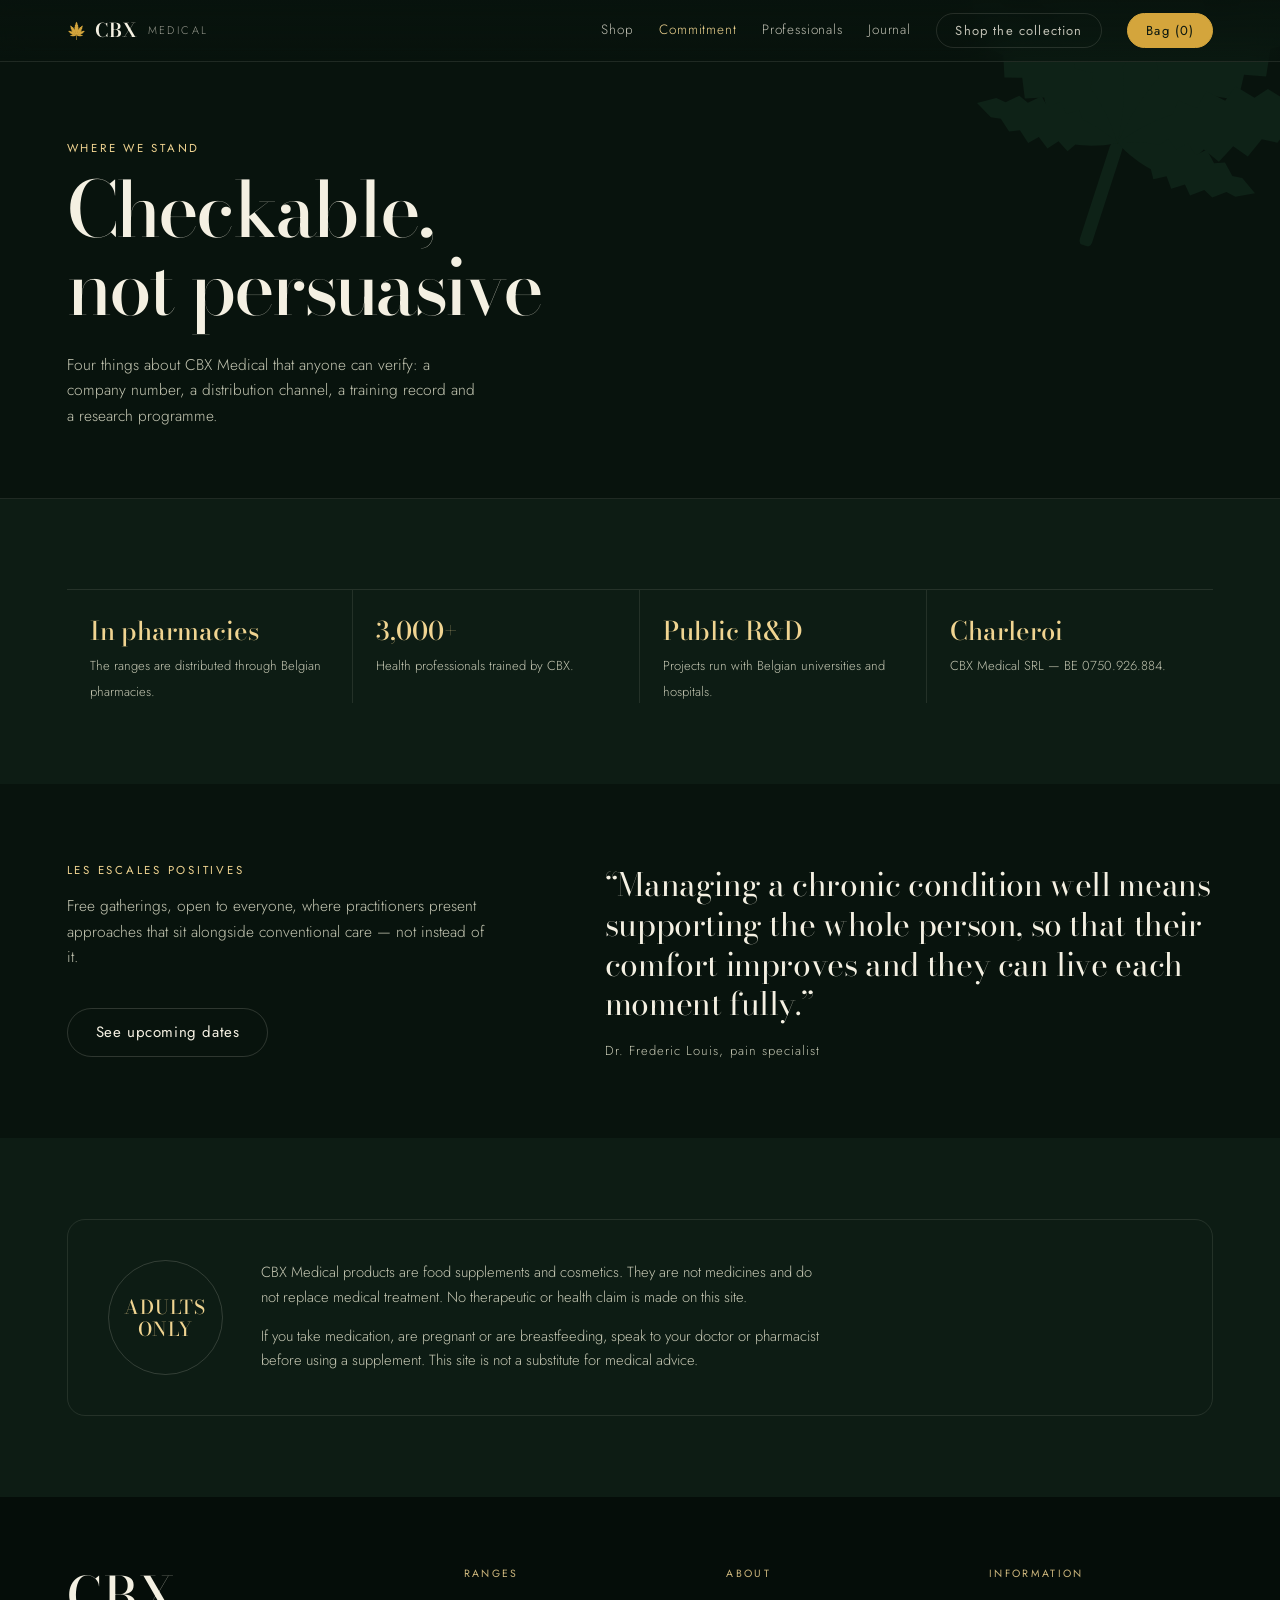
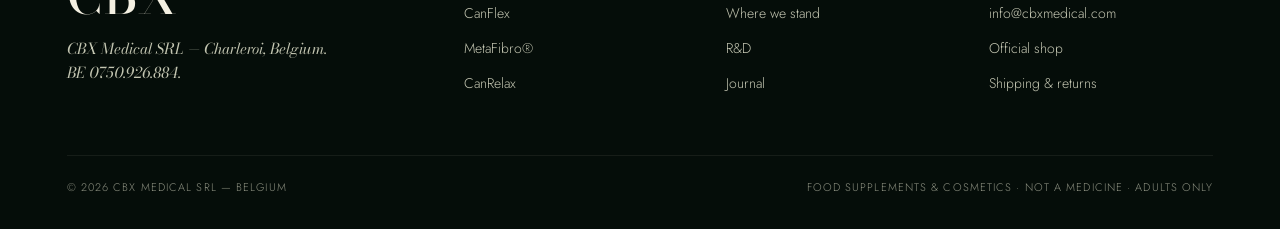
==== commitment.html @ f3b89060 "Split the navigation into separate pages Shop, Commitment, Professionals and Journal each get their " ====
<!DOCTYPE html>
<html lang="en">
<head>
<meta charset="utf-8">
<meta name="viewport" content="width=device-width, initial-scale=1, viewport-fit=cover">
<title>Where we stand — CBX Medical</title>
<meta name="description" content="Four things about CBX Medical that anyone can verify: a company number, a distribution channel, a training record and a research programme.">
<meta name="theme-color" content="#08130D">
<link rel="preconnect" href="https://fonts.googleapis.com">
<link rel="preconnect" href="https://fonts.gstatic.com" crossorigin>
<link href="https://fonts.googleapis.com/css2?family=Bodoni+Moda:ital,opsz,wght@0,6..96,400..600;1,6..96,400..500&family=Jost:ital,wght@0,300..500;1,300..400&display=swap" rel="stylesheet">
<link rel="stylesheet" href="botanical.css">
</head>
<body>

<svg width="0" height="0" aria-hidden="true" style="position:absolute">
  <defs>
    <path id="leaflet" d="M0 0 C5 -10 8 -20 9 -28 L15 -32 L10 -40 L17 -46 L11 -54 L17 -60 L10 -68 L13 -75 L6 -83 L7 -90 L0 -102 L-7 -90 L-6 -83 L-13 -75 L-10 -68 L-17 -60 L-11 -54 L-17 -46 L-10 -40 L-15 -32 L-9 -28 C-8 -20 -5 -10 0 0 Z"/>
    <linearGradient id="leafShade" x1="0" y1="1" x2="1" y2="0">
      <stop offset="0" stop-color="#06120C"/><stop offset=".55" stop-color="#113222"/><stop offset="1" stop-color="#2E5B3C"/>
    </linearGradient>
    <g id="hemp">
      <path d="M0 2 L0 40" stroke="currentColor" stroke-width="5" fill="none" stroke-linecap="round"/>
      <use href="#leaflet" transform="scale(1.2)"/>
      <use href="#leaflet" transform="rotate(32) scale(1.02)"/><use href="#leaflet" transform="rotate(-32) scale(1.02)"/>
      <use href="#leaflet" transform="rotate(62) scale(.82)"/><use href="#leaflet" transform="rotate(-62) scale(.82)"/>
      <use href="#leaflet" transform="rotate(92) scale(.56)"/><use href="#leaflet" transform="rotate(-92) scale(.56)"/>
    </g>
  </defs>
</svg>

<nav class="nav">
  <a class="mark" href="#top">
    <svg viewBox="-85 -128 170 170" fill="currentColor" aria-hidden="true"><use href="#hemp"/></svg>
    CBX <em>MEDICAL</em>
  </a>
  <div class="navlinks">
    <a href="shop.html" class="always">Shop</a>
    <a href="shop.html" class="hideit">Shop</a>
    <a href="commitment.html" class="hideit" aria-current="page">Commitment</a>
    <a href="professionals.html" class="hideit">Professionals</a>
    <a href="journal.html" class="hideit">Journal</a>
    <a href="shop.html" class="navbtn">Shop the collection</a>
    <button type="button" class="navbtn filled" id="openBag" aria-haspopup="dialog">Bag (<span id="count">0</span>)</button>
  </div>
</nav>

<main id="top">
<header class="pagehead">
  <svg class="leafmark" viewBox="-85 -128 170 170" fill="currentColor" aria-hidden="true"><use href="#hemp"/></svg>
  <div class="wrap">
    <p class="kicker">WHERE WE STAND</p>
    <h1>Checkable,<br>not persuasive</h1>
    <p class="lede">Four things about CBX Medical that anyone can verify: a company number, a distribution channel, a training record and a research programme.</p>
  </div>
</header>

<section class="flow alt">
  <div class="wrap">
    <div class="proof">
      <div><b>In pharmacies</b><span>The ranges are distributed through Belgian pharmacies.</span></div>
      <div><b>3,000+</b><span>Health professionals trained by CBX.</span></div>
      <div><b>Public R&amp;D</b><span>Projects run with Belgian universities and hospitals.</span></div>
      <div><b>Charleroi</b><span>CBX Medical SRL — BE 0750.926.884.</span></div>
    </div>
  </div>
</section>

<section class="flow">
  <div class="wrap quote">
    <div>
      <p class="kicker">LES ESCALES POSITIVES</p>
      <p class="lede">Free gatherings, open to everyone, where practitioners present approaches that sit alongside conventional care — not instead of it.</p>
      <a class="pill ghost" href="https://cbxmedical.com/en" target="_blank" rel="noopener" style="margin-top:22px">See upcoming dates</a>
    </div>
    <div>
      <blockquote>“Managing a chronic condition well means supporting the whole person, so that their comfort improves and they can live each moment fully.”</blockquote>
      <cite>Dr. Frederic Louis, pain specialist</cite>
    </div>
  </div>
</section>

<section class="flow alt">
  <div class="wrap">
    <div class="legal">
      <div class="badge">ADULTS<br>ONLY</div>
      <div>
        <p>CBX Medical products are food supplements and cosmetics. They are not medicines and do not replace medical treatment. No therapeutic or health claim is made on this site.</p>
        <p>If you take medication, are pregnant or are breastfeeding, speak to your doctor or pharmacist before using a supplement. This site is not a substitute for medical advice.</p>
      </div>
    </div>
  </div>
</section>

</main>

<footer>
  <div class="wrap">
    <div class="ftop">
      <div>
        <h3>CBX</h3>
        <p class="fline">CBX Medical SRL — Charleroi, Belgium. BE 0750.926.884.</p>
      </div>
      <div class="fcol">
        <h4>RANGES</h4>
        <a href="shop.html?range=CanFlex">CanFlex</a>
        <a href="shop.html?range=MetaFibro">MetaFibro®</a>
        <a href="shop.html?range=CanRelax">CanRelax</a>
      </div>
      <div class="fcol">
        <h4>ABOUT</h4>
        <a href="commitment.html">Where we stand</a><a href="professionals.html">R&amp;D</a><a href="journal.html">Journal</a>
      </div>
      <div class="fcol">
        <h4>INFORMATION</h4>
        <a href="mailto:info@cbxmedical.com">info@cbxmedical.com</a>
        <a href="https://cbxmedical.com/en" target="_blank" rel="noopener">Official shop</a>
        <a href="https://cbxmedical.com/en" target="_blank" rel="noopener">Shipping &amp; returns</a>
      </div>
    </div>
    <div class="fbot">
      <span>© <span id="yr">2026</span> CBX MEDICAL SRL — BELGIUM</span>
      <span>FOOD SUPPLEMENTS &amp; COSMETICS · NOT A MEDICINE · ADULTS ONLY</span>
    </div>
  </div>
</footer>

<dialog id="bag" aria-labelledby="bagtitle">
  <div class="bagin">
    <div class="baghead">
      <h2 id="bagtitle">Your bag</h2>
      <button type="button" id="closeBag" aria-label="Close bag">×</button>
    </div>
    <div id="baglines"></div>
    <div class="bagfoot" id="bagfoot"></div>
    <p id="feedback" role="status"></p>
  </div>
</dialog>

<div class="toast" id="toast" role="status" aria-live="polite"></div>

<script src="shop.js" defer></script>
<script>
/* The camera move. One continuous pass over four beats. */
(function(){
  'use strict';
  var yr = document.getElementById('yr'); if (yr) yr.textContent = new Date().getFullYear();

  var reduce = matchMedia('(prefers-reduced-motion: reduce)');
  var act = document.getElementById('act'), stage = document.getElementById('stage');
  if (!act || !stage) return;   /* sub-pages have no opening act */
  var canopy = document.getElementById('canopy'), mid = document.getElementById('midLeaves'), fore = document.getElementById('foreLeaves');
  var wrap = document.getElementById('bottleWrap'), pip = document.getElementById('pipette'), cue = document.getElementById('scrollcue');
  var beats = [].slice.call(document.querySelectorAll('.beat'));
  var dropG = document.getElementById('dropG'), dropShape = document.getElementById('dropShape');
  var pool = document.getElementById('pool'), poolGlow = document.getElementById('poolGlow');
  var ring1 = document.getElementById('ring1'), ring2 = document.getElementById('ring2');
  var dim = document.getElementById('dim');

  if (reduce.matches) { beats.forEach(function(b){ b.classList.add('on'); }); return; }

  /* per-beat camera keys: x (vw), y (svh), scale, height (svh), rotation */
  var KEY = {
    bx:[20, 2, -24, -24], by:[2, 0, 0, 0], bs:[1, 1.18, .96, .9],
    bh:[54, 60, 52, 52], br:[6, 2, -3, -3]
  };
  var MKEY = { bx:[0,0,0,0], by:[-17, -14, -17, -17], bs:[.86, 1, .82, .78], bh:[34, 38, 32, 32], br:[6, 2, -3, -3] };

  var small = matchMedia('(max-width:760px)'), isSmall = small.matches;
  if (small.addEventListener) small.addEventListener('change', function(e){ isSmall = e.matches; frame(); });

  function lerp(a,b,t){ return a + (b-a)*t; }
  function clamp(v,a,b){ return v<a?a:v>b?b:v; }
  function smooth(t){ return t*t*(3-2*t); }

  var p = 0, ticking = false;

  function frame(){
    var rect = act.getBoundingClientRect();
    var total = act.offsetHeight - window.innerHeight;
    p = total > 0 ? clamp(-rect.top / total, 0, 1) : 0;

    var n = beats.length, seg = p * (n - 1);
    var i = Math.min(n - 2, Math.floor(seg)), t = seg - i;
    /* dwell on each beat, then travel */
    var e = smooth(clamp((t - 0.22) / 0.56, 0, 1));
    var K = isSmall ? MKEY : KEY;

    /* parallax: background slow, mid medium, foreground fastest */
    canopy.style.setProperty('--bgZoom', (1 + 0.20 * p).toFixed(4));
    canopy.style.setProperty('--bgY', (-2.5 * p).toFixed(2) + '%');
    mid.style.setProperty('--midY', (-16 * p).toFixed(2) + 'svh');
    mid.style.setProperty('--midS', (1 + 0.16 * p).toFixed(4));
    fore.style.setProperty('--foreY', (-62 * p).toFixed(2) + 'svh');
    fore.style.setProperty('--foreS', (1 + 0.65 * p).toFixed(4));
    fore.style.setProperty('--foreO', clamp(1.25 - 1.5 * p, 0, 1).toFixed(3));

    /* the bottle rides the camera */
    var bx = lerp(K.bx[i], K.bx[i+1], e), by = lerp(K.by[i], K.by[i+1], e);
    var bs = lerp(K.bs[i], K.bs[i+1], e), bh = lerp(K.bh[i], K.bh[i+1], e), br = lerp(K.br[i], K.br[i+1], e);
    wrap.style.setProperty('--bx', bx.toFixed(2) + 'vw');
    wrap.style.setProperty('--by', by.toFixed(2) + 'svh');
    wrap.style.setProperty('--bs', bs.toFixed(3));
    wrap.style.setProperty('--bh', bh.toFixed(2) + 'svh');
    wrap.style.setProperty('--br', br.toFixed(2) + 'deg');
    wrap.style.setProperty('--bglow', (0.35 + 0.5 * Math.min(1, p * 2)).toFixed(2));

    /* hand over from bottle to pipette across the last beat */
    var d = (i === n - 2) ? smooth(t) : 0;
    var hand = clamp((d - 0.04) / 0.26, 0, 1);
    wrap.style.setProperty('--bo', (1 - hand).toFixed(3));
    pip.style.setProperty('--po', hand.toFixed(3));
    dim.style.setProperty('--dimO', (hand * 0.78).toFixed(3));
    pip.style.setProperty('--ps', (0.94 + 0.1 * d).toFixed(3));
    pip.style.setProperty('--ph', (isSmall ? 64 : 84) + 'svh');

    /* the drop: forms, hangs, falls, lands */
    var grow = clamp((d - 0.14) / 0.32, 0, 1);
    var hang = clamp((d - 0.46) / 0.08, 0, 1);
    var fall = clamp((d - 0.54) / 0.28, 0, 1);
    var land = clamp((d - 0.82) / 0.18, 0, 1);
    var fe = fall * fall;                        /* gravity */
    var sx = lerp(0.18, 1.42, smooth(grow)) * lerp(1, 1.14, fe);
    var sy = lerp(0.12, 1.42, smooth(grow)) * lerp(1, 1.45, fe) * lerp(1, 0.22, land);
    var ty = lerp(0, 108, fe) + hang * 2.5;
    dropG.setAttribute('transform', 'translate(0,' + ty.toFixed(1) + ') translate(150,716) scale(' + sx.toFixed(3) + ',' + sy.toFixed(3) + ') translate(-150,-716)');
    dropG.setAttribute('opacity', (grow > 0 ? clamp(grow * 3, 0, 1) * (1 - land) : 0).toFixed(3));

    pool.setAttribute('opacity', (0.9 * clamp(d / 0.5, 0, 1)).toFixed(3));
    document.getElementById('poolHi').setAttribute('opacity', (0.3 * land).toFixed(3));
    poolGlow.setAttribute('opacity', (0.85 * clamp(d / 0.5, 0, 1) * (0.55 + 0.75 * land)).toFixed(3));
    [[ring1, 0], [ring2, 0.18]].forEach(function(pair){
      var r = clamp((land - pair[1]) / (1 - pair[1]), 0, 1);
      pair[0].setAttribute('opacity', (r > 0 ? Math.min(1, r * 6) * (1 - r) * 1.5 : 0).toFixed(3));
      pair[0].setAttribute('transform', 'translate(150,848) scale(' + (0.22 + r * 2.3).toFixed(3) + ') translate(-150,-848)');
    });

    /* beats cross-fade */
    /* on the closing beat the panel hands over on the same clock as the pipette,
       so the two never sit on screen together */
    var outgoing = clamp(1 - e * 3, 0, 1), incoming = clamp((e - 0.55) * 2.4, 0, 1);
    if (i === n - 2) { outgoing = 1 - hand; incoming = clamp((d - 0.30) / 0.24, 0, 1); }
    for (var k = 0; k < n; k++) {
      var o = k === i ? outgoing : (k === i + 1 ? incoming : 0);
      beats[k].style.opacity = o;
      beats[k].classList.toggle('on', o > 0.5);
    }
    cue.style.setProperty('--cueO', clamp(1 - p * 6, 0, 1).toFixed(2));
  }

  addEventListener('scroll', function(){
    if (!ticking) { ticking = true; requestAnimationFrame(function(){ frame(); ticking = false; }); }
  }, { passive: true });
  addEventListener('resize', frame);
  frame();
})();
</script>
</body>
</html>
---- botanical.css ----
/* CBX Medical — botanical atelier
   Dark leaf, side light, amber glass, gold oil, warm ivory type. */

:root{
  --bark:#08130D;
  --bark2:#0D1C14;
  --moss:#132A1E;
  --moss2:#193527;
  --ivory:#F4F0E2;
  --ivory2:#C4C6B2;
  --gold:#D4A53C;
  --gold2:#F0D491;
  --amber:#B4762A;
  --line:rgba(244,240,226,.16);
  --line2:rgba(244,240,226,.10);
  --d:"Bodoni Moda",Didot,"Times New Roman",serif;
  --s:"Jost","Helvetica Neue",Arial,sans-serif;
  --gut:clamp(20px,5.2vw,96px);
  --navh:62px;
}

*{box-sizing:border-box}
html{-webkit-text-size-adjust:100%;scroll-behavior:smooth}
body{
  margin:0;background:var(--bark);color:var(--ivory);
  font:300 clamp(15.5px,1vw,17px)/1.66 var(--s);
  -webkit-font-smoothing:antialiased;overflow-x:hidden;
}
h1,h2,h3,h4{font-family:var(--d);font-weight:500;margin:0;line-height:1.02;letter-spacing:-.015em}
p{margin:0 0 1em}
a{color:inherit}
img{display:block;max-width:100%}
::selection{background:var(--gold);color:#0A160F}
.wrap{max-width:1360px;margin:0 auto;padding:0 var(--gut)}
.sr{position:absolute;width:1px;height:1px;overflow:hidden;clip:rect(0 0 0 0);white-space:nowrap}
:focus-visible{outline:2px solid var(--gold);outline-offset:3px;border-radius:4px}

/* ---------------- nav ---------------- */
.nav{
  position:fixed;inset:0 0 auto 0;z-index:90;height:var(--navh);
  display:flex;align-items:center;justify-content:space-between;gap:16px;
  padding:0 var(--gut);
  background:linear-gradient(180deg,rgba(8,19,13,.92),rgba(8,19,13,.62));
  backdrop-filter:blur(14px);border-bottom:1px solid var(--line2);
}
.mark{display:flex;align-items:center;gap:9px;text-decoration:none;font:600 19px/1 var(--d);letter-spacing:.07em}
.mark svg{width:19px;height:19px;color:var(--gold);flex:none}
.mark em{font:300 11px/1 var(--s);letter-spacing:.22em;opacity:.6;font-style:normal}
.navlinks{display:flex;align-items:center;gap:clamp(12px,2vw,28px);font-size:13.5px;letter-spacing:.06em}
.navlinks a{text-decoration:none;opacity:.78;transition:opacity .25s}
.navlinks a:hover{opacity:1}
.navbtn{
  font:400 13px/1 var(--s);letter-spacing:.09em;cursor:pointer;
  border:1px solid var(--line);background:transparent;color:inherit;
  padding:10px 18px;border-radius:30px;white-space:nowrap;
  transition:border-color .25s,background-color .25s,color .25s;
}
.navbtn:hover{border-color:var(--gold);color:var(--gold2)}
.navbtn.filled{background:var(--gold);border-color:var(--gold);color:#0A160F}
.navbtn.filled:hover{filter:brightness(1.08);color:#0A160F}
@media(max-width:900px){.navlinks .hideit{display:none}}

/* ---------------- the act ---------------- */
.act{position:relative;background:var(--bark)}
.stage{position:sticky;top:0;height:100svh;overflow:hidden;isolation:isolate}
.track{height:360vh}

.canopy{
  position:absolute;inset:-6%;
  background:#06110B url(canopy.webp) center/cover no-repeat;
  transform:scale(var(--bgZoom,1)) translateY(var(--bgY,0));
  will-change:transform;
}
.veil{
  position:absolute;inset:0;pointer-events:none;
  background:
    linear-gradient(100deg,rgba(4,12,8,.94) 0%,rgba(4,12,8,.72) 34%,rgba(4,12,8,.18) 62%,rgba(4,12,8,.52) 100%),
    radial-gradient(130% 90% at 76% 34%,rgba(240,212,145,.16),transparent 58%),
    linear-gradient(180deg,rgba(4,12,8,.8) 0%,transparent 22%,transparent 64%,rgba(4,12,8,.92) 100%);
}
.dim{
  position:absolute;inset:0;z-index:7;pointer-events:none;opacity:var(--dimO,0);
  background:radial-gradient(62% 60% at 50% 45%,rgba(4,11,7,.18),rgba(4,11,7,.86) 78%);
}
.grain{
  position:absolute;inset:0;pointer-events:none;opacity:.5;mix-blend-mode:overlay;
  background-image:radial-gradient(rgba(255,255,255,.08) .5px,transparent .5px);
  background-size:3px 3px;
}

.leaves{position:absolute;inset:0;pointer-events:none;will-change:transform}
.leaves svg{position:absolute;color:#0C1F15}
.mid{transform:translate3d(0,var(--midY,0),0) scale(var(--midS,1))}
.fore{transform:translate3d(0,var(--foreY,0),0) scale(var(--foreS,1));filter:blur(11px);opacity:calc(var(--foreO,1) * .72);z-index:6}
.lf1{left:-14%;top:-18%;width:46vw;min-width:360px;opacity:.85;transform:rotate(14deg)}
.lf2{right:-10%;top:-24%;width:38vw;min-width:300px;opacity:.6;transform:rotate(-28deg)}
.lf3{left:-18%;bottom:-30%;width:54vw;min-width:420px;opacity:.95;transform:rotate(-160deg)}
.lf4{right:-16%;bottom:-26%;width:48vw;min-width:380px;opacity:.9;transform:rotate(150deg)}

/* the bottle */
.bottlewrap{
  position:absolute;top:50%;left:50%;z-index:4;
  transform:translate3d(calc(-50% + var(--bx,0)),calc(-50% + var(--by,0)),0) scale(var(--bs,1)) rotate(var(--br,0deg));
  height:var(--bh,56svh);opacity:var(--bo,1);will-change:transform,opacity;
}
.bottlewrap img{height:100%;width:auto;filter:drop-shadow(26px 34px 34px rgba(0,0,0,.55)) drop-shadow(-12px -6px 26px rgba(240,212,145,.16))}
.bottlewrap .glowback{
  position:absolute;left:50%;top:52%;width:150%;aspect-ratio:1;transform:translate(-50%,-50%);
  background:radial-gradient(circle,rgba(212,165,60,.3),transparent 62%);z-index:-1;opacity:var(--bglow,.5);
}

/* the pipette close-up */
.pipette{
  position:absolute;top:50%;left:50%;z-index:5;
  transform:translate(-50%,-50%) scale(var(--ps,1));
  height:var(--ph,82svh);opacity:var(--po,0);pointer-events:none;
}
.pipette svg{height:100%;width:auto;overflow:visible}

/* beats */
.beat{
  position:absolute;inset:var(--navh) 0 0;z-index:8;
  display:grid;align-content:center;padding:0 var(--gut);
  opacity:0;pointer-events:none;
}
.beat.on{pointer-events:auto}
.beat .inner{max-width:1360px;margin:0 auto;width:100%}

.b0 .eyebrow{font:400 11.5px/1 var(--s);letter-spacing:.26em;color:var(--gold2);margin-bottom:22px;display:flex;align-items:center;gap:12px}
.b0 .eyebrow span{display:block;width:40px;height:1px;background:currentColor;opacity:.7}
.b0 h1{font-size:clamp(3.2rem,8.4vw,9.2rem);letter-spacing:-.045em;line-height:.88}
.b0 h1 em{display:block;font-style:italic;font-weight:400;color:var(--gold2)}
.b0 .say{max-width:34ch;margin:clamp(18px,2.6vh,30px) 0 0;color:var(--ivory2);font-size:clamp(.95rem,1.1vw,1.08rem)}
.b0 .cta{display:flex;gap:12px;flex-wrap:wrap;margin-top:clamp(22px,3.4vh,38px)}
.pill{
  display:inline-flex;align-items:center;gap:10px;text-decoration:none;cursor:pointer;
  font:400 15px/1 var(--s);letter-spacing:.04em;border-radius:34px;padding:16px 28px;
  background:var(--gold);color:#0A160F;border:1px solid var(--gold);
  transition:filter .25s,transform .25s;
}
.pill:hover{filter:brightness(1.08);transform:translateY(-1px)}
.pill.ghost{background:transparent;color:var(--ivory);border-color:var(--line)}
.pill.ghost:hover{border-color:var(--gold2);color:var(--gold2)}

.b1 .inner{display:grid;grid-template-columns:minmax(0,1fr) minmax(0,1fr)}
.b1 .col{grid-column:1;max-width:30rem}
.b1 h2{font-size:clamp(2.1rem,4.4vw,3.8rem)}
.b1 p{margin-top:.7em;color:var(--ivory2)}
.b1 .specs{list-style:none;margin:26px 0 0;padding:0;font-size:13.5px;letter-spacing:.03em}
.b1 .specs li{display:flex;justify-content:space-between;gap:14px;padding:10px 0;border-top:1px solid var(--line2)}
.b1 .specs li:last-child{border-bottom:1px solid var(--line2)}

/* concentration panel */
.b2 .inner{display:grid;grid-template-columns:minmax(0,1fr) minmax(0,1fr)}
.panel{grid-column:2;max-width:28rem;justify-self:end}
.panel .kicker{font:400 11.5px/1 var(--s);letter-spacing:.24em;color:var(--gold2);margin-bottom:16px}
.panel h2{font-size:clamp(1.9rem,3.6vw,3.1rem);margin-bottom:.5em}
.strengths{display:flex;gap:8px;flex-wrap:wrap;margin-bottom:22px}
.strengths button{
  font:400 15px/1 var(--s);cursor:pointer;color:var(--ivory);
  border:1px solid var(--line);background:rgba(244,240,226,.04);
  padding:13px 20px;border-radius:30px;min-width:66px;
  transition:background-color .3s,border-color .3s,color .3s;
}
.strengths button:hover{border-color:var(--gold2)}
.strengths button[aria-pressed=true]{background:var(--gold);border-color:var(--gold);color:#0A160F}
.readout{display:flex;gap:clamp(18px,3vw,38px);flex-wrap:wrap;margin-bottom:24px}
.readout .k{font:400 10.5px/1 var(--s);letter-spacing:.2em;color:var(--ivory2);margin-bottom:8px}
.readout .v{font:500 clamp(1.4rem,2.3vw,2rem)/1 var(--d);font-variant-numeric:tabular-nums}
.panel .note{font-size:12.5px;color:var(--ivory2);opacity:.8;margin:14px 0 0}
.panel .note a{color:var(--gold2)}

.b3 .inner{display:flex;flex-direction:column;justify-content:space-between;height:100%;padding:12vh 0 10vh}
.b3 h2{font-size:clamp(2rem,5vw,4.4rem);max-width:12ch}
.b3 p{align-self:flex-end;max-width:32ch;color:var(--ivory2);margin:0}

.scrollcue{
  position:absolute;left:var(--gut);bottom:26px;z-index:8;
  display:flex;align-items:center;gap:12px;
  font:400 10.5px/1 var(--s);letter-spacing:.24em;color:var(--ivory2);
  opacity:var(--cueO,1);transition:opacity .4s;
}
.scrollcue i{display:block;width:34px;height:1px;background:currentColor;transform-origin:left;animation:cue 2.4s ease-in-out infinite}
@keyframes cue{0%,100%{transform:scaleX(.3)}50%{transform:scaleX(1)}}

/* ---------------- shop ---------------- */
.store{position:relative;background:var(--bark2);padding:clamp(64px,9vh,120px) 0 clamp(70px,10vh,130px);scroll-margin-top:var(--navh)}
#collection::before{
  content:"";position:absolute;inset:auto 0 100% 0;height:190px;pointer-events:none;
  background:radial-gradient(60% 100% at 50% 100%,rgba(212,165,60,.22),transparent 70%);
}
.kicker{font:400 11.5px/1 var(--s);letter-spacing:.24em;color:var(--gold2);margin-bottom:16px}
.h2{font-size:clamp(2.2rem,4.8vw,4rem);margin-bottom:.4em}
.lede{max-width:48ch;color:var(--ivory2)}
.shophead{display:flex;justify-content:space-between;align-items:flex-end;gap:24px;flex-wrap:wrap;margin-bottom:clamp(26px,4vh,44px)}
.filters{display:flex;gap:7px;flex-wrap:wrap}
.filters button{
  font:400 14px/1 var(--s);letter-spacing:.04em;cursor:pointer;color:var(--ivory);
  border:1px solid var(--line);background:transparent;padding:11px 18px;border-radius:30px;
  transition:background-color .3s,border-color .3s,color .3s;
}
.filters button:hover{border-color:var(--gold2)}
.filters button[aria-pressed=true]{background:var(--ivory);border-color:var(--ivory);color:#0A160F}

#grid,#teaser{display:grid;grid-template-columns:repeat(3,minmax(0,1fr));gap:clamp(22px,2.6vw,34px)}
.card{display:flex;flex-direction:column;min-width:0}
.tile{
  position:relative;display:grid;place-items:center;overflow:hidden;
  aspect-ratio:4/5;border-radius:16px;
  background:linear-gradient(168deg,#F6F2E6 0%,#E2E2D2 62%,#D2D6C6 100%);
  box-shadow:0 22px 44px rgba(0,0,0,.4);
}
.tile::after{
  content:"";position:absolute;inset:0;pointer-events:none;
  background:radial-gradient(70% 55% at 28% 16%,rgba(255,255,255,.75),transparent 60%);
}
.tile img{position:relative;z-index:1;max-width:72%;max-height:76%;width:auto;height:auto;object-fit:contain;transition:transform .5s cubic-bezier(.2,.7,.2,1)}
.card:hover .tile img{transform:translateY(-6px) scale(1.03)}
.cardmeta{display:flex;align-items:baseline;justify-content:space-between;gap:12px;margin-top:18px}
.cardmeta small{font:400 11px/1.4 var(--s);letter-spacing:.14em;color:var(--ivory2)}
.card h3{font-size:clamp(1.15rem,1.7vw,1.5rem);margin:8px 0 0}
.card h3 a{text-decoration:none}
.card h3 a:hover{color:var(--gold2)}
.cardfoot{display:flex;align-items:center;justify-content:space-between;gap:10px;margin-top:14px;padding-top:14px;border-top:1px solid var(--line2)}
.price{font:500 1.1rem/1 var(--d);font-variant-numeric:tabular-nums}
.addbtn{
  font:400 13.5px/1 var(--s);letter-spacing:.05em;cursor:pointer;color:var(--ivory);
  border:1px solid var(--line);background:transparent;padding:11px 16px;border-radius:30px;white-space:nowrap;
  transition:background-color .3s,border-color .3s,color .3s;
}
.addbtn:hover{background:var(--gold);border-color:var(--gold);color:#0A160F}

/* ---------------- page headers ---------------- */
.pagehead{
  position:relative;overflow:hidden;background:var(--bark);
  padding:calc(var(--navh) + clamp(54px,9vh,112px)) 0 clamp(34px,6vh,70px);
  border-bottom:1px solid var(--line2);
}
.pagehead .leafmark{
  position:absolute;right:-7%;top:-36%;width:clamp(260px,34vw,560px);
  color:#0E2217;pointer-events:none;transform:rotate(18deg);
}
.pagehead h1{font-size:clamp(2.4rem,6vw,5rem);letter-spacing:-.035em;margin-bottom:.32em;position:relative}
.pagehead .kicker,.pagehead .lede{position:relative}
.pagehead .lede{max-width:46ch}
.pagehead + .store,.pagehead + .flow{padding-top:clamp(42px,6vh,78px)}
.navlinks a[aria-current=page]{opacity:1;color:var(--gold2)}
@media(max-width:760px){.pagehead .leafmark{right:-30%;top:-12%;width:300px;opacity:.7}}

/* ---------------- flow sections ---------------- */
section.flow{padding:clamp(64px,9vh,130px) 0;scroll-margin-top:var(--navh)}
section.flow.alt{background:var(--bark2)}
.proof{display:grid;grid-template-columns:repeat(4,1fr);border-top:1px solid var(--line2);margin-top:clamp(28px,4vh,48px)}
.proof div{padding:clamp(18px,2.4vw,28px) clamp(12px,1.8vw,26px) 0;border-right:1px solid var(--line2)}
.proof div:last-child{border-right:0}
.proof b{display:block;font:500 clamp(1.2rem,2vw,1.8rem)/1 var(--d);margin-bottom:8px;color:var(--gold2)}
.proof span{font-size:13px;color:var(--ivory2)}
.duo{display:grid;grid-template-columns:1fr 1fr;gap:clamp(16px,2.4vw,30px);margin-top:clamp(28px,4vh,48px)}
.card2{border:1px solid var(--line2);border-radius:18px;padding:clamp(24px,3.4vw,42px);display:flex;flex-direction:column;background:rgba(244,240,226,.02)}
.card2 h3{font-size:clamp(1.3rem,2.1vw,1.85rem);margin-bottom:.5em}
.card2 p{color:var(--ivory2);font-size:.97rem}
.card2 .pill{align-self:flex-start;margin-top:auto}
.bignum{font:500 clamp(2.8rem,5.6vw,4.6rem)/1 var(--d);color:var(--gold2);margin-bottom:.1em}
.quote{display:grid;grid-template-columns:minmax(0,1fr) minmax(0,1.25fr);gap:clamp(20px,4vw,64px);align-items:start}
.quote blockquote{margin:0;font:400 clamp(1.3rem,2.5vw,2.2rem)/1.24 var(--d);letter-spacing:-.012em}
.quote cite{display:block;font:300 13px/1 var(--s);letter-spacing:.08em;color:var(--ivory2);margin-top:20px;font-style:normal}
.arts{display:grid;grid-template-columns:repeat(4,1fr);gap:clamp(14px,2vw,28px);margin-top:clamp(26px,4vh,46px)}
.art{display:block;text-decoration:none;border-top:1px solid var(--line);padding-top:15px;transition:opacity .25s}
.art:hover{opacity:.62}
.art .tp{font:400 10.5px/1 var(--s);letter-spacing:.18em;color:var(--gold2);margin-bottom:12px}
.art h4{font-size:1.02rem;line-height:1.26}
.legal{border:1px solid var(--line2);border-radius:18px;padding:clamp(22px,3.4vw,40px);display:grid;grid-template-columns:auto 1fr;gap:clamp(18px,3vw,40px);align-items:start}
.badge{font:500 clamp(.95rem,1.5vw,1.2rem)/1.15 var(--d);letter-spacing:.04em;border:1px solid var(--line);color:var(--gold2);border-radius:50%;width:clamp(88px,9vw,118px);aspect-ratio:1;display:grid;place-items:center;text-align:center}
.legal p{font-size:.92rem;color:var(--ivory2);max-width:62ch}
.legal p:last-child{margin-bottom:0}

footer{background:#050D09;padding:clamp(56px,8vh,100px) 0 32px}
footer .ftop{display:grid;grid-template-columns:1.6fr 1fr 1fr 1fr;gap:clamp(20px,3vw,52px)}
footer h3{font-size:clamp(2rem,4.4vw,3.2rem);letter-spacing:.05em;margin-bottom:.3em}
footer .fline{font:italic 400 15px/1.6 var(--d);color:var(--ivory2);max-width:30ch}
footer h4{font:400 10.5px/1 var(--s);letter-spacing:.22em;color:var(--gold2);margin:0 0 16px;opacity:.85}
footer .fcol a{display:block;text-decoration:none;color:var(--ivory2);padding:6px 0;font-size:14px;transition:color .25s}
footer .fcol a:hover{color:var(--ivory)}
.fbot{display:flex;justify-content:space-between;gap:18px;flex-wrap:wrap;margin-top:clamp(42px,6vh,76px);padding-top:22px;border-top:1px solid var(--line2);font-size:11px;letter-spacing:.1em;color:var(--ivory2);opacity:.7}

/* ---------------- bag ---------------- */
dialog#bag{
  width:min(520px,100%);max-width:100%;max-height:92svh;margin-left:auto;margin-right:0;
  border:0;border-left:1px solid var(--line2);border-radius:0;padding:0;
  background:var(--bark2);color:var(--ivory);height:100svh;
}
dialog#bag::backdrop{background:rgba(3,9,6,.78);backdrop-filter:blur(3px)}
.bagin{display:flex;flex-direction:column;height:100%;padding:clamp(20px,3vw,32px)}
.baghead{display:flex;align-items:center;justify-content:space-between;gap:16px;padding-bottom:18px;border-bottom:1px solid var(--line2)}
.baghead h2{font-size:clamp(1.6rem,3vw,2.2rem)}
.baghead button{background:none;border:0;color:inherit;font-size:30px;line-height:1;cursor:pointer;padding:4px 8px}
#baglines{flex:1;overflow-y:auto;min-height:0}
.line{display:grid;grid-template-columns:62px 1fr auto;gap:14px;align-items:center;padding:16px 0;border-bottom:1px solid var(--line2)}
.line .ph{background:linear-gradient(168deg,#F6F2E6,#D8DACA);border-radius:8px;height:72px;display:grid;place-items:center;overflow:hidden}
.line .ph img{max-width:76%;max-height:80%;width:auto;height:auto;object-fit:contain}
.line .nm{font-size:14.5px;line-height:1.35}
.line .nm a{text-decoration:none}
.line .sub{font-size:12.5px;color:var(--ivory2);margin-top:4px}
.qty{display:flex;align-items:center;gap:6px}
.qty button{
  width:32px;height:32px;border-radius:50%;cursor:pointer;
  border:1px solid var(--line);background:transparent;color:inherit;font:400 16px/1 var(--s);
}
.qty button:hover:not(:disabled){border-color:var(--gold2);color:var(--gold2)}
.qty button:disabled{opacity:.35;cursor:default}
.qty span{min-width:22px;text-align:center;font-variant-numeric:tabular-nums}
.empty{color:var(--ivory2);padding:38px 0}
.bagfoot{padding-top:18px;border-top:1px solid var(--line2)}
.bagtotal{display:flex;justify-content:space-between;align-items:baseline;gap:14px;margin-bottom:16px}
.bagtotal strong{font:500 1.5rem/1 var(--d);font-variant-numeric:tabular-nums}
.buy{
  width:100%;display:block;text-align:center;cursor:pointer;
  font:400 15.5px/1 var(--s);letter-spacing:.05em;border-radius:34px;padding:17px 24px;
  background:var(--gold);color:#0A160F;border:1px solid var(--gold);
}
.buy:hover:not(:disabled){filter:brightness(1.08)}
.buy:disabled{opacity:.6;cursor:default}
.bagfoot small,#feedback{display:block;font-size:12px;color:var(--ivory2);margin-top:12px;line-height:1.5}
#feedback:empty{margin:0}

.toast{
  position:fixed;left:50%;bottom:26px;transform:translate(-50%,120%);z-index:120;
  opacity:0;pointer-events:none;
  background:var(--moss2);color:var(--ivory);border:1px solid var(--line);
  border-radius:30px;padding:13px 22px;font-size:14px;
  box-shadow:0 16px 40px rgba(0,0,0,.5);transition:transform .45s cubic-bezier(.2,.8,.2,1),opacity .3s;
}
.toast.show{transform:translate(-50%,0);opacity:1}

/* ---------------- responsive ---------------- */
@media(min-width:761px){.navlinks .always{display:none}}
@media(max-width:1000px){
  #grid,#teaser{grid-template-columns:repeat(2,minmax(0,1fr))}
  .proof{grid-template-columns:1fr 1fr}
  .proof div:nth-child(2n){border-right:0}
  .proof div:nth-child(-n+2){padding-bottom:18px;border-bottom:1px solid var(--line2)}
  .arts{grid-template-columns:1fr 1fr}
  .quote,.duo{grid-template-columns:1fr}
  footer .ftop{grid-template-columns:1fr 1fr}
}
@media(max-width:760px){
  :root{--navh:56px}
  .track{height:330vh}
  .b0 h1{font-size:clamp(2.9rem,12.5vw,4.6rem)}
  .b0 .say{max-width:27ch;font-size:.95rem}
  .b0 .cta{gap:9px}
  .pill{padding:14px 22px;font-size:14.5px}
  .beat{align-content:end;padding-bottom:11svh}
  .navlinks .navbtn:not(.filled){display:none}
  .navlinks .always{display:block}
  .b1 .inner,.b2 .inner{grid-template-columns:1fr}
  .b1 .col,.panel{grid-column:1;max-width:none;justify-self:stretch}
  .b1 .specs{margin-top:16px}
  .strengths button{padding:12px 16px;min-width:60px}
  .b3 .inner{padding:10vh 0 9vh}
  .b3 p{align-self:flex-start;max-width:28ch;font-size:.92rem}
  .lf2,.lf4{display:none}
  .fore{filter:blur(4px)}
  dialog#bag{width:100%;border-left:0}
  .legal{grid-template-columns:1fr}
  footer .ftop{grid-template-columns:1fr}
  .scrollcue{bottom:18px}
  .b0 .eyebrow{font-size:10.5px;letter-spacing:.15em;gap:9px;margin-bottom:16px}
  .b0 .eyebrow span{width:24px}
  /* comfortable tap targets on a phone */
  .addbtn,.filters button{padding:15px 18px}
  .navbtn{padding:13px 16px}
  .qty button{width:40px;height:40px}
  .strengths button{padding:15px 18px}
}
@media(max-width:430px){
  #grid,#teaser{grid-template-columns:1fr;gap:26px}
  .tile{aspect-ratio:1/1}
  .cardfoot{flex-wrap:wrap}
}
@media(max-height:620px) and (orientation:landscape){
  .b0 .say,.scrollcue{display:none}
  .b0 h1{font-size:clamp(2.2rem,8vh,3.6rem)}
}

/* ---------------- reduced motion ---------------- */
@media(prefers-reduced-motion:reduce){
  html{scroll-behavior:auto}
  *,*::before,*::after{animation:none!important;transition:none!important}
  .stage{position:relative;height:auto;min-height:88svh;padding:calc(var(--navh) + 6vh) 0 8vh}
  .track{display:none}
  .canopy{transform:none}
  .fore{filter:blur(4px)}
  .beat{position:relative;inset:auto;opacity:1!important;pointer-events:auto;padding-block:5vh}
  .b3{display:none}
  .bottlewrap{position:relative;top:auto;left:auto;transform:none;height:38svh;margin:4vh auto 0;opacity:1!important}
  .pipette{display:none}
  .scrollcue{display:none}
  .b1 .inner,.b2 .inner{grid-template-columns:1fr}
  .b1 .col,.panel{grid-column:1;justify-self:stretch;max-width:none}
}
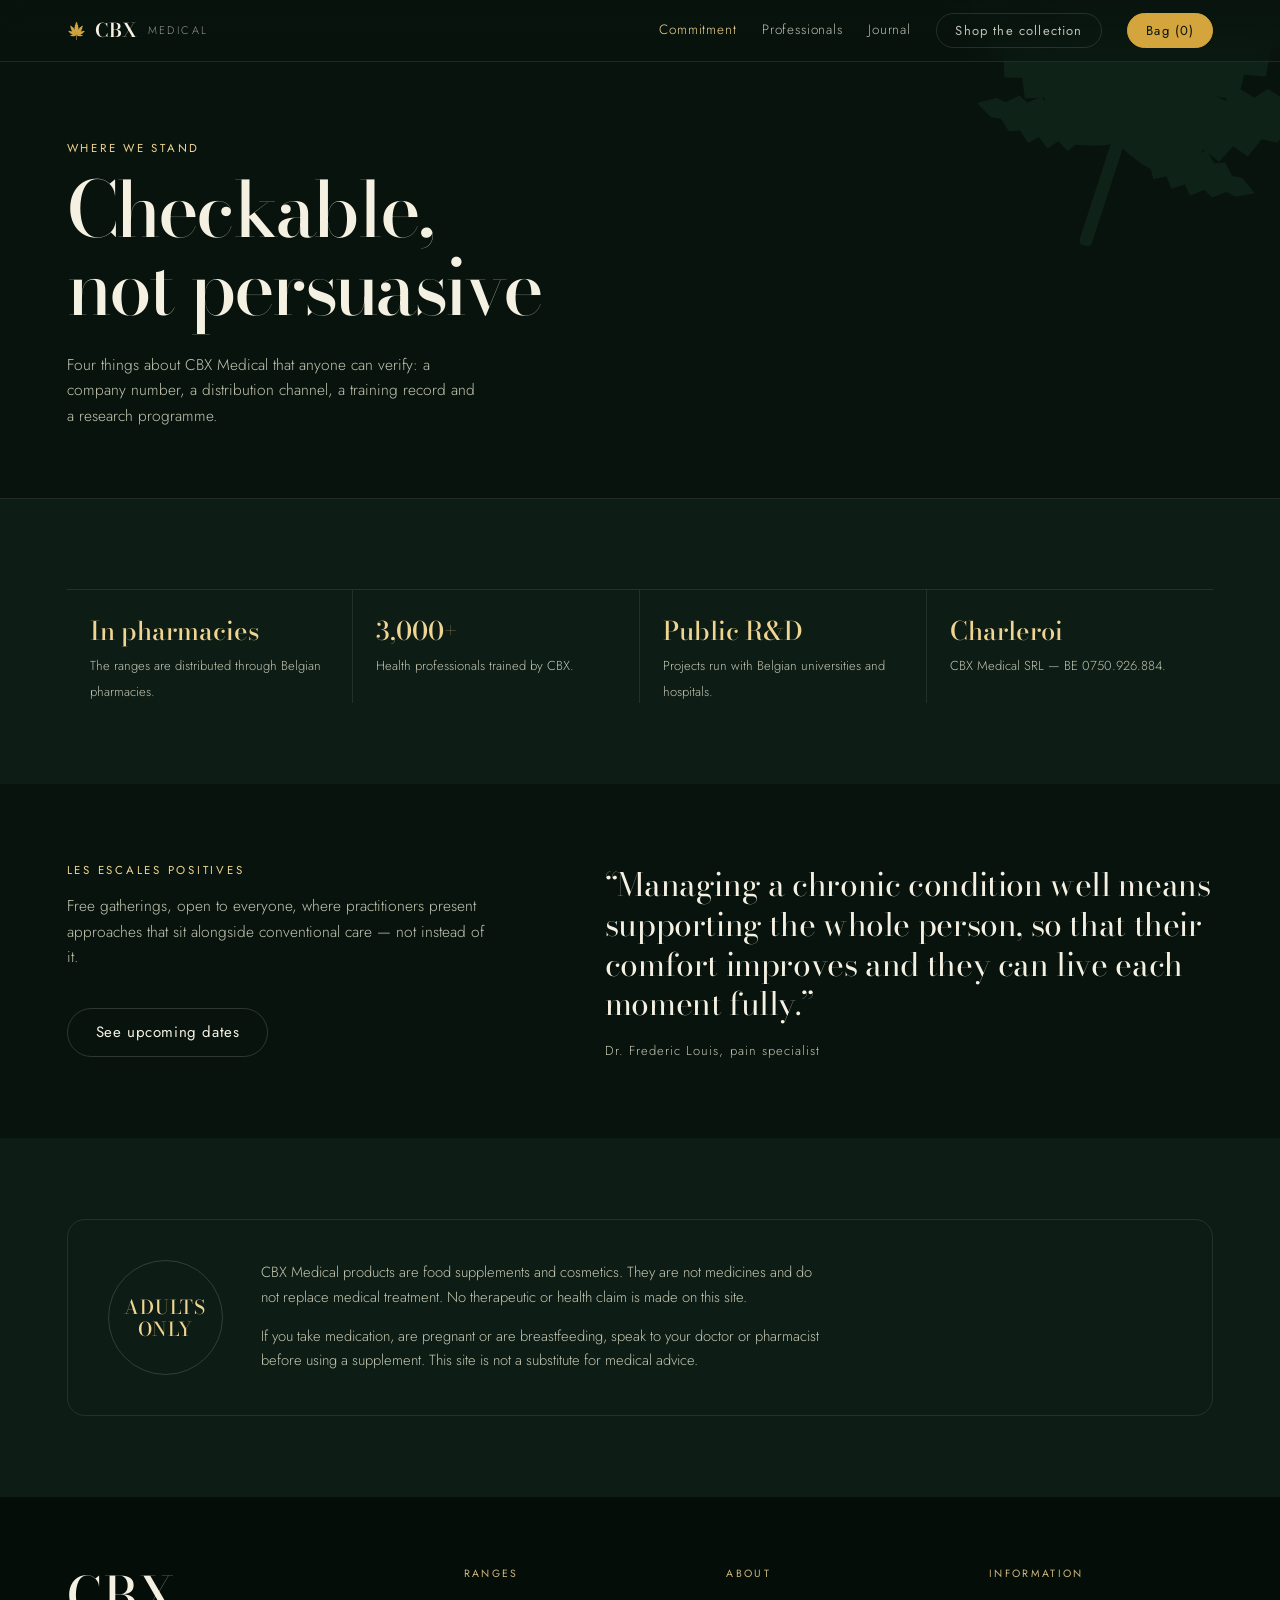
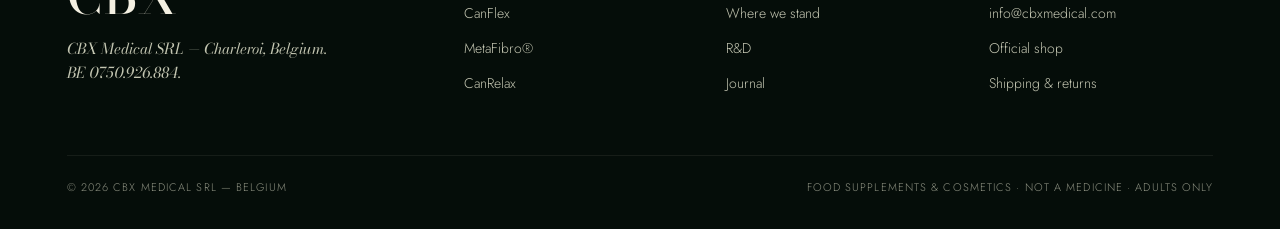
==== commit 6324e9ee: "Drop the duplicate Shop link from the navigation On desktop "Shop" and "Shop the collection" both le" ====
--- a/commitment.html
+++ b/commitment.html
@@ -36,7 +36,6 @@
   </a>
   <div class="navlinks">
     <a href="shop.html" class="always">Shop</a>
-    <a href="shop.html" class="hideit">Shop</a>
     <a href="commitment.html" class="hideit" aria-current="page">Commitment</a>
     <a href="professionals.html" class="hideit">Professionals</a>
     <a href="journal.html" class="hideit">Journal</a>
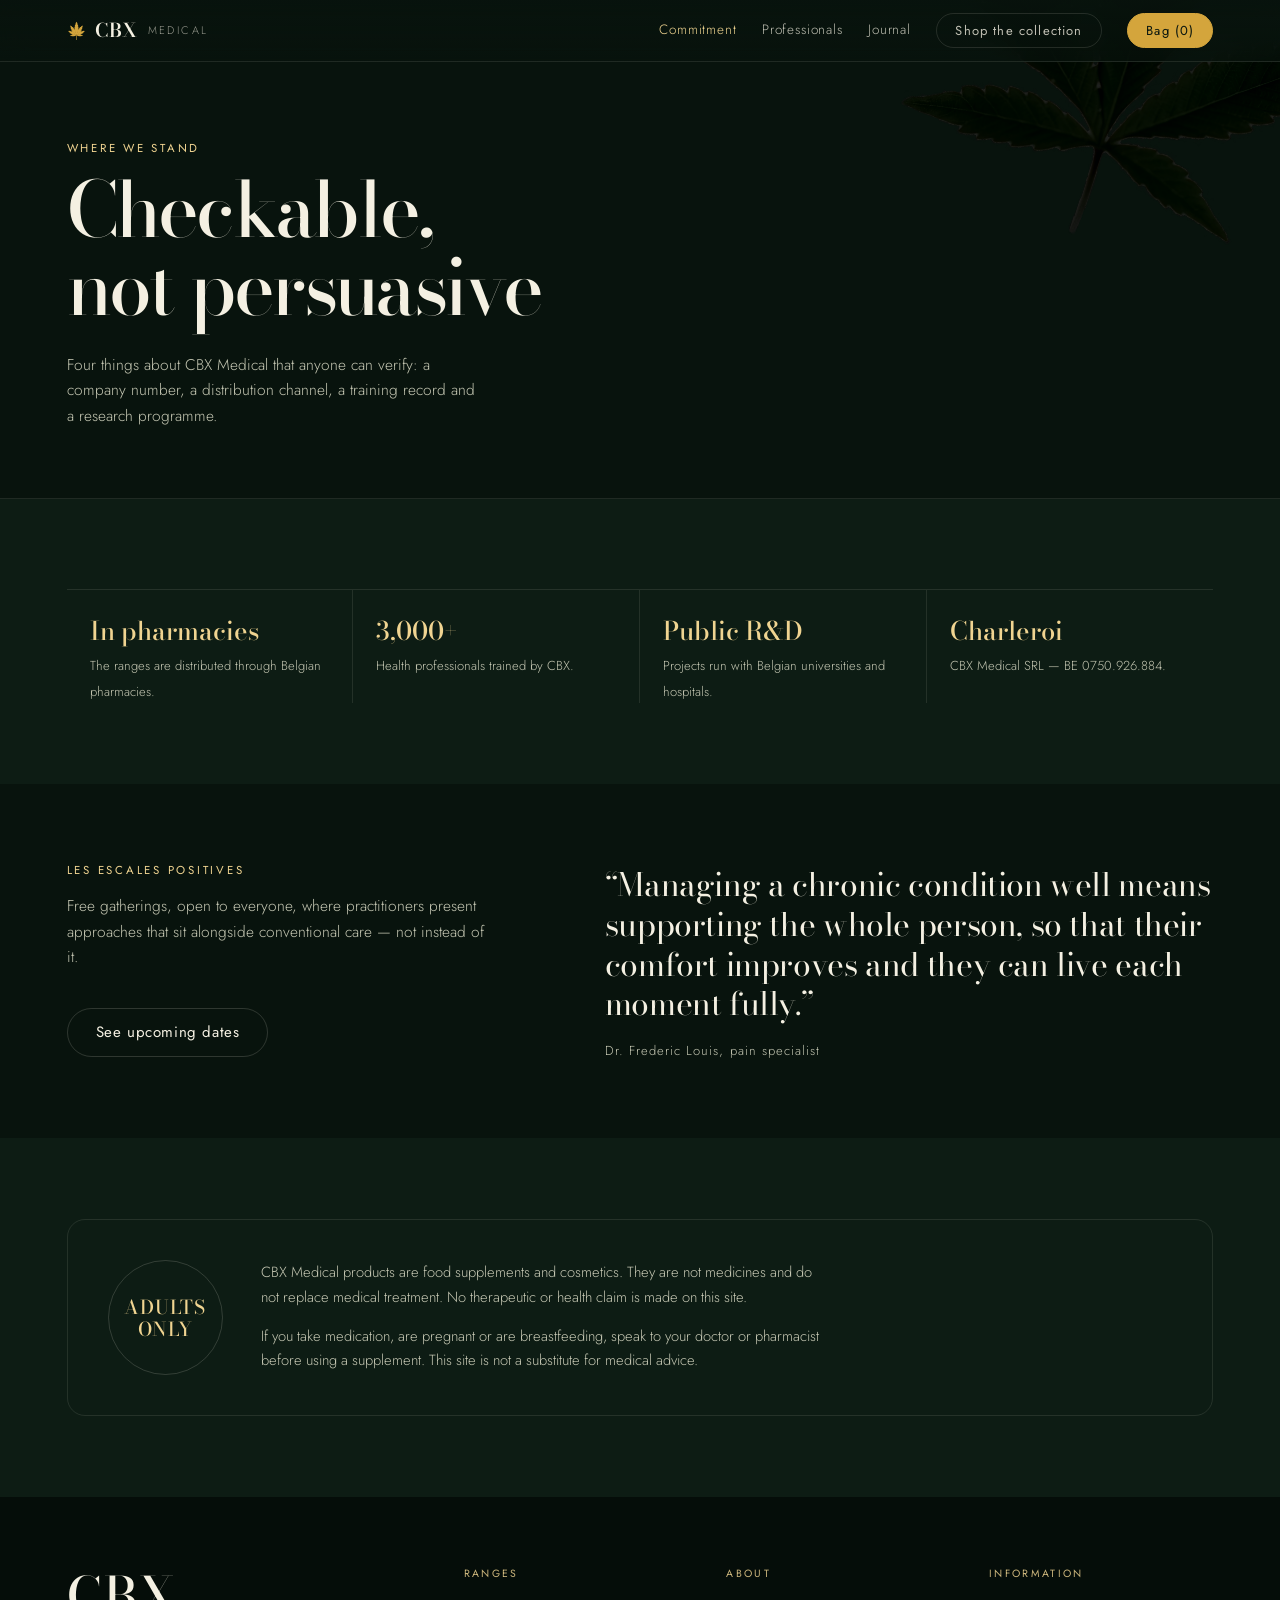
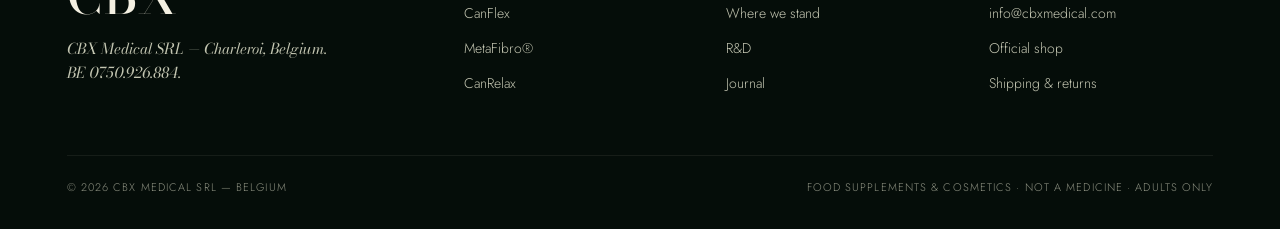
==== commit 9f75aa56: "Replace the drawn leaves with real plant photography The vector hemp leaves read as fake. The backgr" ====
--- a/commitment.html
+++ b/commitment.html
@@ -46,7 +46,7 @@
 
 <main id="top">
 <header class="pagehead">
-  <svg class="leafmark" viewBox="-85 -128 170 170" fill="currentColor" aria-hidden="true"><use href="#hemp"/></svg>
+  <img class="leafmark" src="leaves/leaf-a.webp" alt="" aria-hidden="true" decoding="async">
   <div class="wrap">
     <p class="kicker">WHERE WE STAND</p>
     <h1>Checkable,<br>not persuasive</h1>
--- a/botanical.css
+++ b/botanical.css
@@ -89,7 +89,8 @@
 }
 
 .leaves{position:absolute;inset:0;pointer-events:none;will-change:transform}
-.leaves svg{position:absolute;color:#0C1F15}
+.leaves img{position:absolute;height:auto;filter:brightness(.40) saturate(.72) contrast(1.06)}
+.fore img{filter:brightness(.24) saturate(.6) contrast(1.1)}
 .mid{transform:translate3d(0,var(--midY,0),0) scale(var(--midS,1))}
 .fore{transform:translate3d(0,var(--foreY,0),0) scale(var(--foreS,1));filter:blur(11px);opacity:calc(var(--foreO,1) * .72);z-index:6}
 .lf1{left:-14%;top:-18%;width:46vw;min-width:360px;opacity:.85;transform:rotate(14deg)}
@@ -237,8 +238,9 @@
   border-bottom:1px solid var(--line2);
 }
 .pagehead .leafmark{
-  position:absolute;right:-7%;top:-36%;width:clamp(260px,34vw,560px);
-  color:#0E2217;pointer-events:none;transform:rotate(18deg);
+  position:absolute;right:-7%;top:-36%;width:clamp(260px,34vw,560px);height:auto;
+  pointer-events:none;transform:rotate(18deg);
+  filter:brightness(.17) saturate(.5) contrast(1.1);opacity:.9;
 }
 .pagehead h1{font-size:clamp(2.4rem,6vw,5rem);letter-spacing:-.035em;margin-bottom:.32em;position:relative}
 .pagehead .kicker,.pagehead .lede{position:relative}
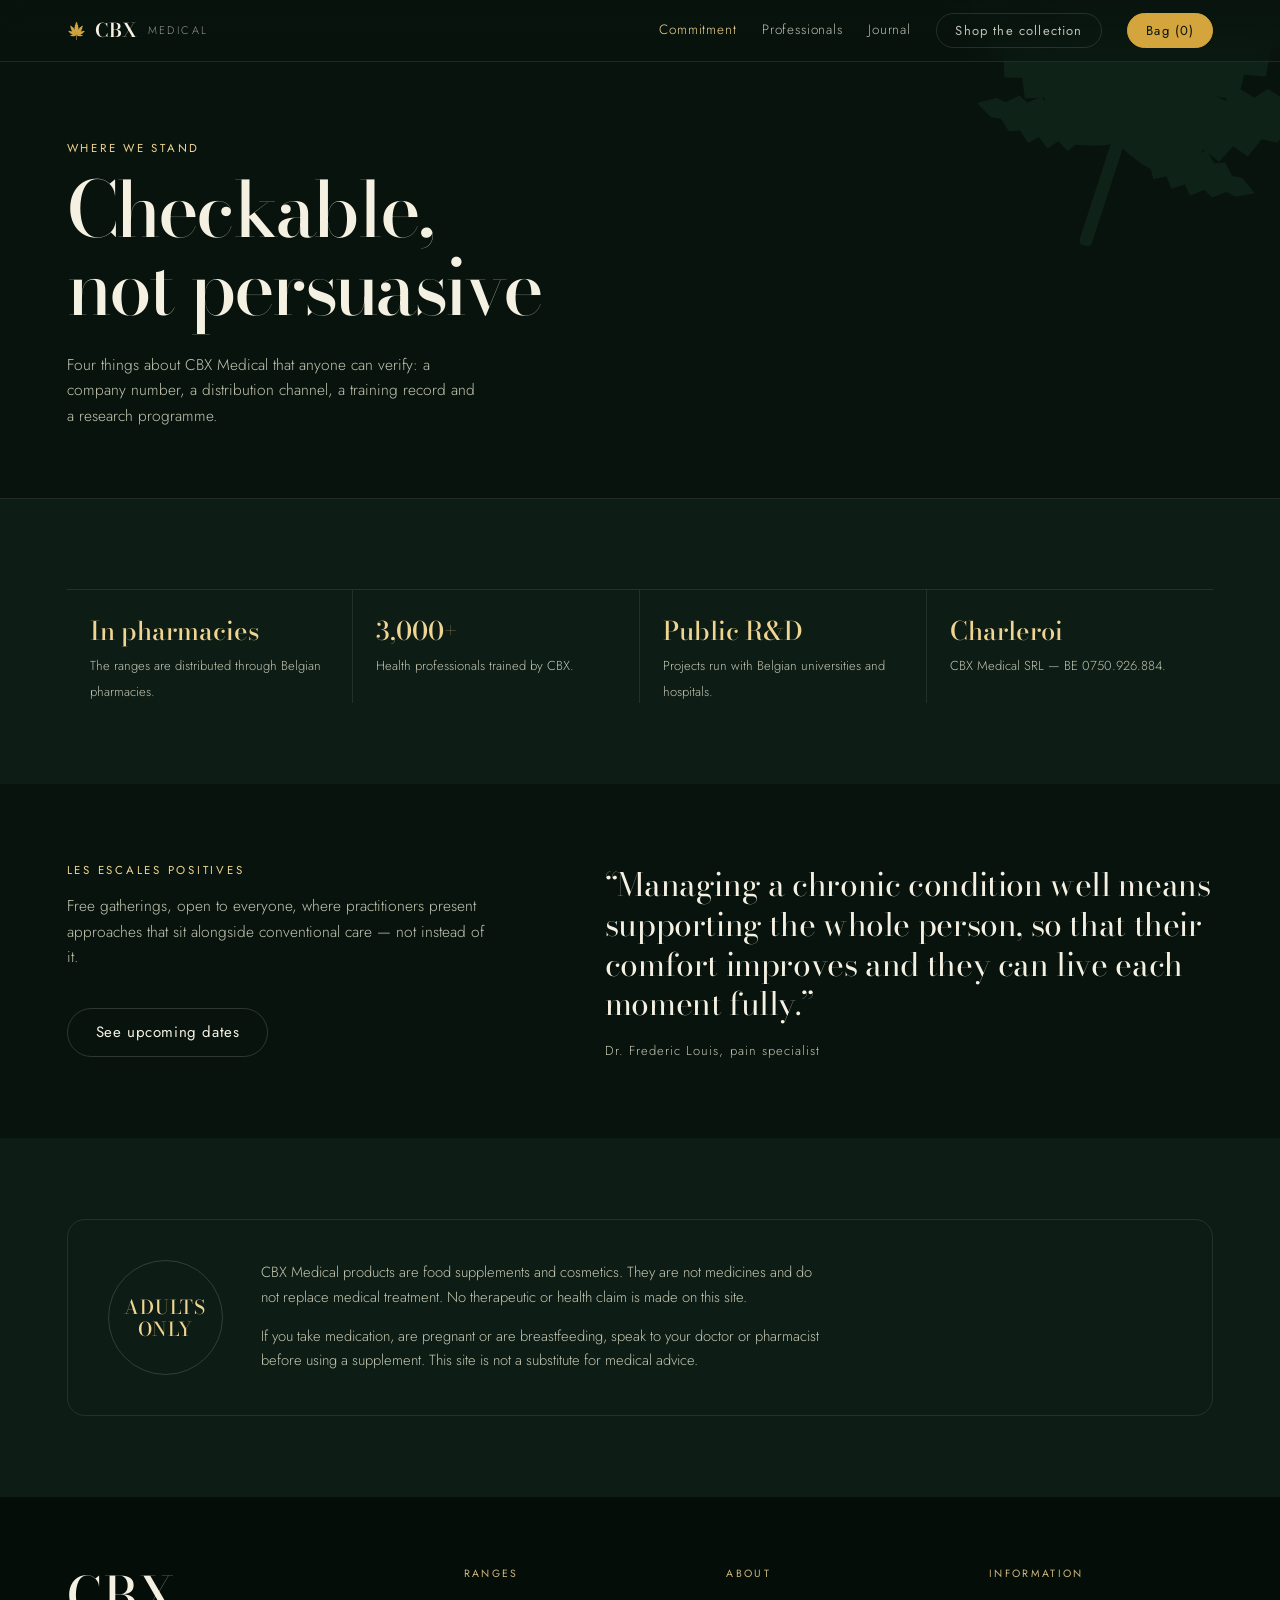
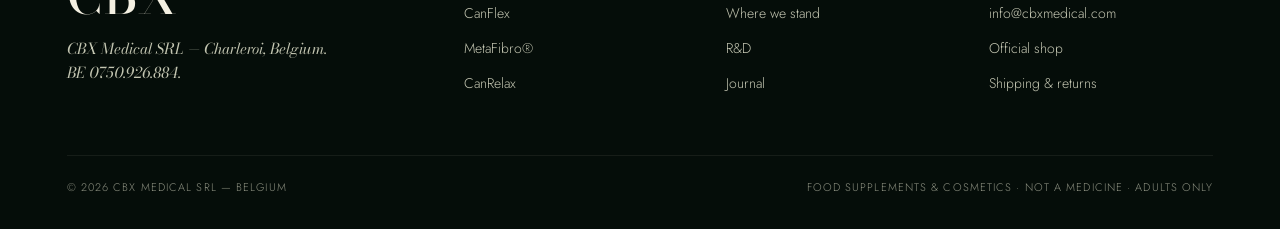
==== commit a2088d79: "Revert "Replace the drawn leaves with real plant photography" This reverts commit 9f75aa56286a13fccd" ====
--- a/commitment.html
+++ b/commitment.html
@@ -46,7 +46,7 @@
 
 <main id="top">
 <header class="pagehead">
-  <img class="leafmark" src="leaves/leaf-a.webp" alt="" aria-hidden="true" decoding="async">
+  <svg class="leafmark" viewBox="-85 -128 170 170" fill="currentColor" aria-hidden="true"><use href="#hemp"/></svg>
   <div class="wrap">
     <p class="kicker">WHERE WE STAND</p>
     <h1>Checkable,<br>not persuasive</h1>
--- a/botanical.css
+++ b/botanical.css
@@ -89,8 +89,7 @@
 }
 
 .leaves{position:absolute;inset:0;pointer-events:none;will-change:transform}
-.leaves img{position:absolute;height:auto;filter:brightness(.40) saturate(.72) contrast(1.06)}
-.fore img{filter:brightness(.24) saturate(.6) contrast(1.1)}
+.leaves svg{position:absolute;color:#0C1F15}
 .mid{transform:translate3d(0,var(--midY,0),0) scale(var(--midS,1))}
 .fore{transform:translate3d(0,var(--foreY,0),0) scale(var(--foreS,1));filter:blur(11px);opacity:calc(var(--foreO,1) * .72);z-index:6}
 .lf1{left:-14%;top:-18%;width:46vw;min-width:360px;opacity:.85;transform:rotate(14deg)}
@@ -238,9 +237,8 @@
   border-bottom:1px solid var(--line2);
 }
 .pagehead .leafmark{
-  position:absolute;right:-7%;top:-36%;width:clamp(260px,34vw,560px);height:auto;
-  pointer-events:none;transform:rotate(18deg);
-  filter:brightness(.17) saturate(.5) contrast(1.1);opacity:.9;
+  position:absolute;right:-7%;top:-36%;width:clamp(260px,34vw,560px);
+  color:#0E2217;pointer-events:none;transform:rotate(18deg);
 }
 .pagehead h1{font-size:clamp(2.4rem,6vw,5rem);letter-spacing:-.035em;margin-bottom:.32em;position:relative}
 .pagehead .kicker,.pagehead .lede{position:relative}
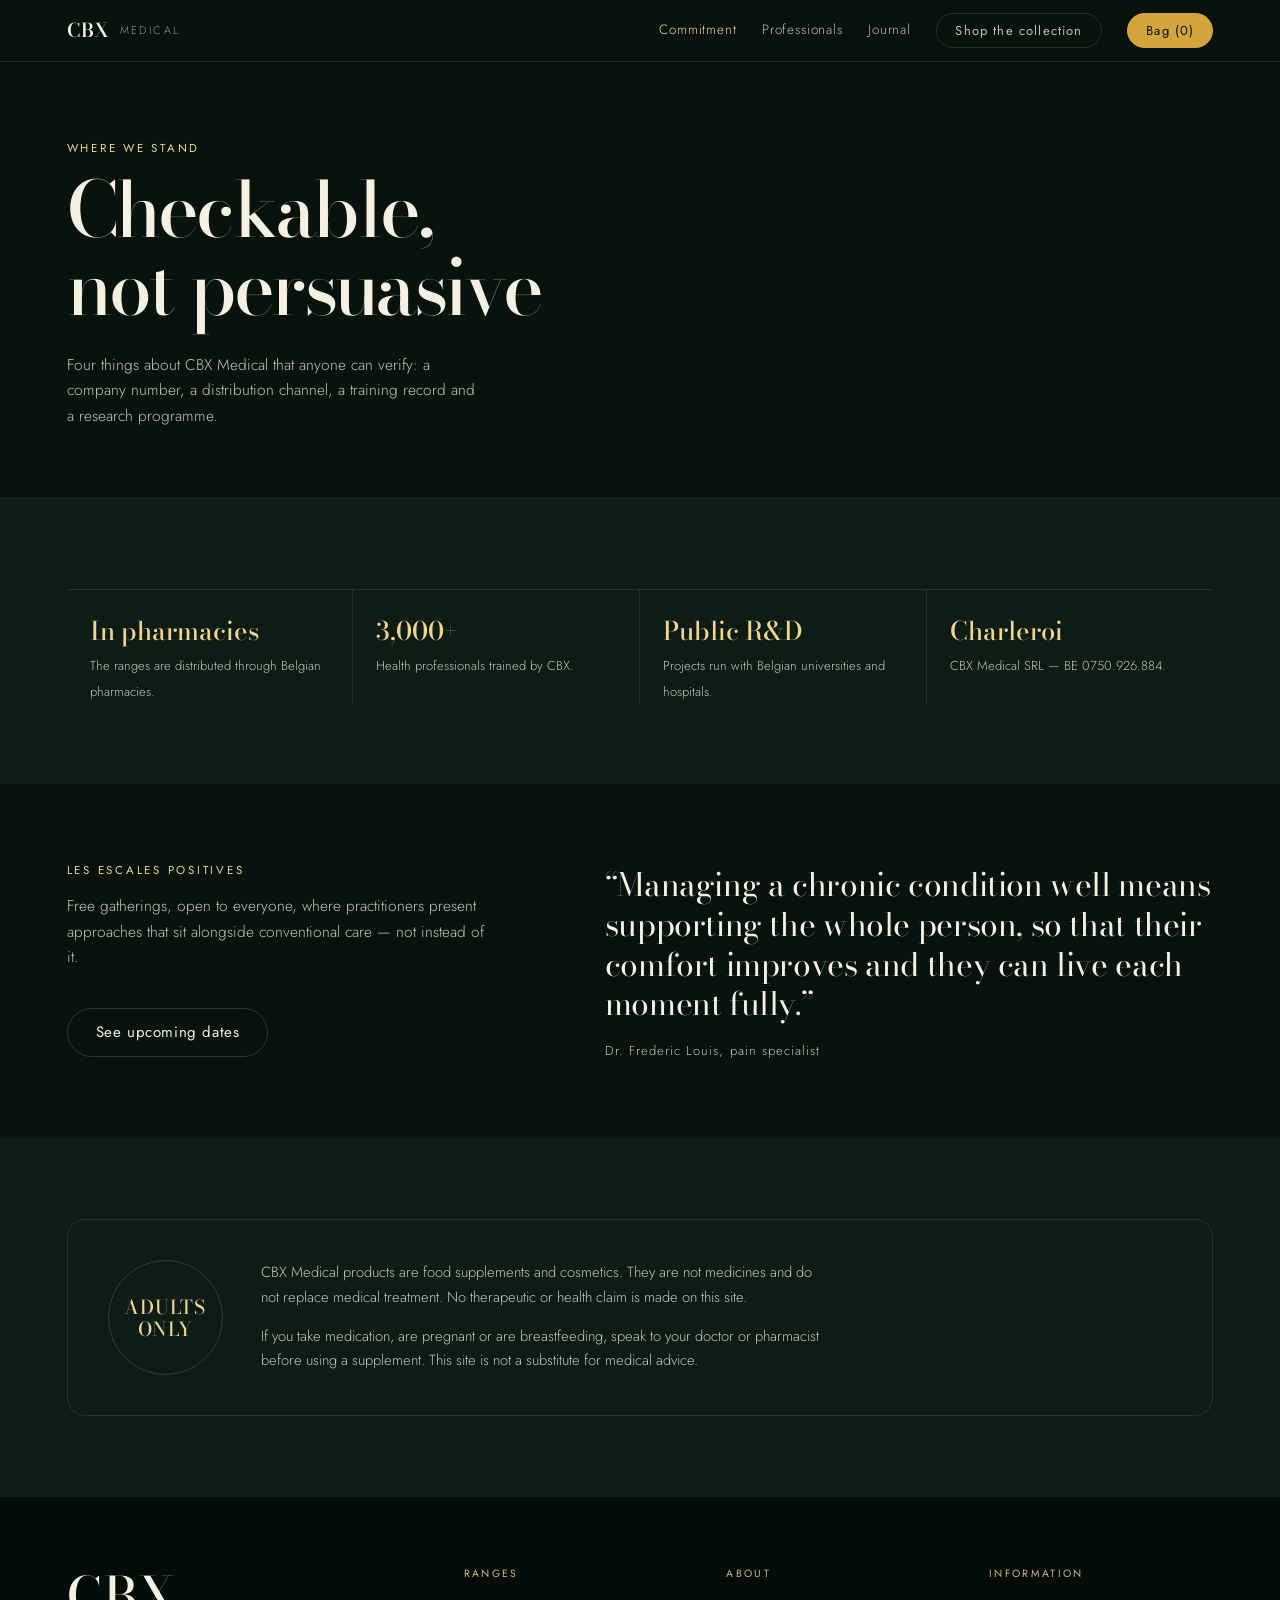
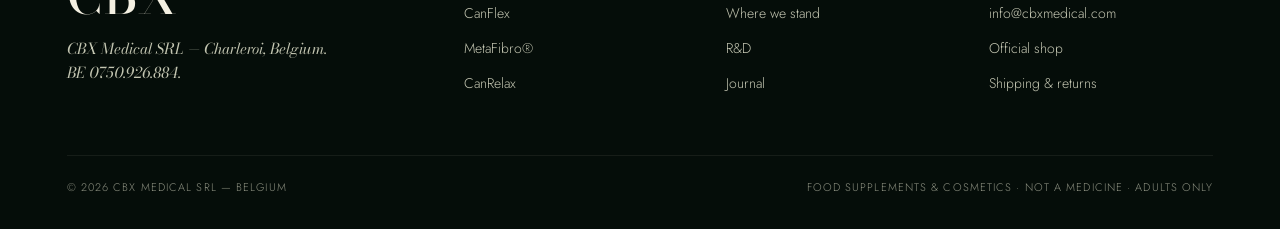
==== commit 55311588: "Remove the drawn cannabis leaves The vector hemp leaves were mine, not CBX's: the two parallax layer" ====
--- a/commitment.html
+++ b/commitment.html
@@ -13,25 +13,9 @@
 </head>
 <body>
 
-<svg width="0" height="0" aria-hidden="true" style="position:absolute">
-  <defs>
-    <path id="leaflet" d="M0 0 C5 -10 8 -20 9 -28 L15 -32 L10 -40 L17 -46 L11 -54 L17 -60 L10 -68 L13 -75 L6 -83 L7 -90 L0 -102 L-7 -90 L-6 -83 L-13 -75 L-10 -68 L-17 -60 L-11 -54 L-17 -46 L-10 -40 L-15 -32 L-9 -28 C-8 -20 -5 -10 0 0 Z"/>
-    <linearGradient id="leafShade" x1="0" y1="1" x2="1" y2="0">
-      <stop offset="0" stop-color="#06120C"/><stop offset=".55" stop-color="#113222"/><stop offset="1" stop-color="#2E5B3C"/>
-    </linearGradient>
-    <g id="hemp">
-      <path d="M0 2 L0 40" stroke="currentColor" stroke-width="5" fill="none" stroke-linecap="round"/>
-      <use href="#leaflet" transform="scale(1.2)"/>
-      <use href="#leaflet" transform="rotate(32) scale(1.02)"/><use href="#leaflet" transform="rotate(-32) scale(1.02)"/>
-      <use href="#leaflet" transform="rotate(62) scale(.82)"/><use href="#leaflet" transform="rotate(-62) scale(.82)"/>
-      <use href="#leaflet" transform="rotate(92) scale(.56)"/><use href="#leaflet" transform="rotate(-92) scale(.56)"/>
-    </g>
-  </defs>
-</svg>
 
 <nav class="nav">
   <a class="mark" href="#top">
-    <svg viewBox="-85 -128 170 170" fill="currentColor" aria-hidden="true"><use href="#hemp"/></svg>
     CBX <em>MEDICAL</em>
   </a>
   <div class="navlinks">
@@ -46,7 +30,6 @@
 
 <main id="top">
 <header class="pagehead">
-  <svg class="leafmark" viewBox="-85 -128 170 170" fill="currentColor" aria-hidden="true"><use href="#hemp"/></svg>
   <div class="wrap">
     <p class="kicker">WHERE WE STAND</p>
     <h1>Checkable,<br>not persuasive</h1>
@@ -148,7 +131,7 @@
   var reduce = matchMedia('(prefers-reduced-motion: reduce)');
   var act = document.getElementById('act'), stage = document.getElementById('stage');
   if (!act || !stage) return;   /* sub-pages have no opening act */
-  var canopy = document.getElementById('canopy'), mid = document.getElementById('midLeaves'), fore = document.getElementById('foreLeaves');
+  var canopy = document.getElementById('canopy');
   var wrap = document.getElementById('bottleWrap'), pip = document.getElementById('pipette'), cue = document.getElementById('scrollcue');
   var beats = [].slice.call(document.querySelectorAll('.beat'));
   var dropG = document.getElementById('dropG'), dropShape = document.getElementById('dropShape');
@@ -188,11 +171,6 @@
     /* parallax: background slow, mid medium, foreground fastest */
     canopy.style.setProperty('--bgZoom', (1 + 0.20 * p).toFixed(4));
     canopy.style.setProperty('--bgY', (-2.5 * p).toFixed(2) + '%');
-    mid.style.setProperty('--midY', (-16 * p).toFixed(2) + 'svh');
-    mid.style.setProperty('--midS', (1 + 0.16 * p).toFixed(4));
-    fore.style.setProperty('--foreY', (-62 * p).toFixed(2) + 'svh');
-    fore.style.setProperty('--foreS', (1 + 0.65 * p).toFixed(4));
-    fore.style.setProperty('--foreO', clamp(1.25 - 1.5 * p, 0, 1).toFixed(3));
 
     /* the bottle rides the camera */
     var bx = lerp(K.bx[i], K.bx[i+1], e), by = lerp(K.by[i], K.by[i+1], e);
--- a/botanical.css
+++ b/botanical.css
@@ -44,7 +44,6 @@
   backdrop-filter:blur(14px);border-bottom:1px solid var(--line2);
 }
 .mark{display:flex;align-items:center;gap:9px;text-decoration:none;font:600 19px/1 var(--d);letter-spacing:.07em}
-.mark svg{width:19px;height:19px;color:var(--gold);flex:none}
 .mark em{font:300 11px/1 var(--s);letter-spacing:.22em;opacity:.6;font-style:normal}
 .navlinks{display:flex;align-items:center;gap:clamp(12px,2vw,28px);font-size:13.5px;letter-spacing:.06em}
 .navlinks a{text-decoration:none;opacity:.78;transition:opacity .25s}
@@ -87,15 +86,6 @@
   background-image:radial-gradient(rgba(255,255,255,.08) .5px,transparent .5px);
   background-size:3px 3px;
 }
-
-.leaves{position:absolute;inset:0;pointer-events:none;will-change:transform}
-.leaves svg{position:absolute;color:#0C1F15}
-.mid{transform:translate3d(0,var(--midY,0),0) scale(var(--midS,1))}
-.fore{transform:translate3d(0,var(--foreY,0),0) scale(var(--foreS,1));filter:blur(11px);opacity:calc(var(--foreO,1) * .72);z-index:6}
-.lf1{left:-14%;top:-18%;width:46vw;min-width:360px;opacity:.85;transform:rotate(14deg)}
-.lf2{right:-10%;top:-24%;width:38vw;min-width:300px;opacity:.6;transform:rotate(-28deg)}
-.lf3{left:-18%;bottom:-30%;width:54vw;min-width:420px;opacity:.95;transform:rotate(-160deg)}
-.lf4{right:-16%;bottom:-26%;width:48vw;min-width:380px;opacity:.9;transform:rotate(150deg)}
 
 /* the bottle */
 .bottlewrap{
@@ -236,16 +226,11 @@
   padding:calc(var(--navh) + clamp(54px,9vh,112px)) 0 clamp(34px,6vh,70px);
   border-bottom:1px solid var(--line2);
 }
-.pagehead .leafmark{
-  position:absolute;right:-7%;top:-36%;width:clamp(260px,34vw,560px);
-  color:#0E2217;pointer-events:none;transform:rotate(18deg);
-}
 .pagehead h1{font-size:clamp(2.4rem,6vw,5rem);letter-spacing:-.035em;margin-bottom:.32em;position:relative}
 .pagehead .kicker,.pagehead .lede{position:relative}
 .pagehead .lede{max-width:46ch}
 .pagehead + .store,.pagehead + .flow{padding-top:clamp(42px,6vh,78px)}
 .navlinks a[aria-current=page]{opacity:1;color:var(--gold2)}
-@media(max-width:760px){.pagehead .leafmark{right:-30%;top:-12%;width:300px;opacity:.7}}
 
 /* ---------------- flow sections ---------------- */
 section.flow{padding:clamp(64px,9vh,130px) 0;scroll-margin-top:var(--navh)}
@@ -359,7 +344,6 @@
   .strengths button{padding:12px 16px;min-width:60px}
   .b3 .inner{padding:10vh 0 9vh}
   .b3 p{align-self:flex-start;max-width:28ch;font-size:.92rem}
-  .lf2,.lf4{display:none}
   .fore{filter:blur(4px)}
   dialog#bag{width:100%;border-left:0}
   .legal{grid-template-columns:1fr}
